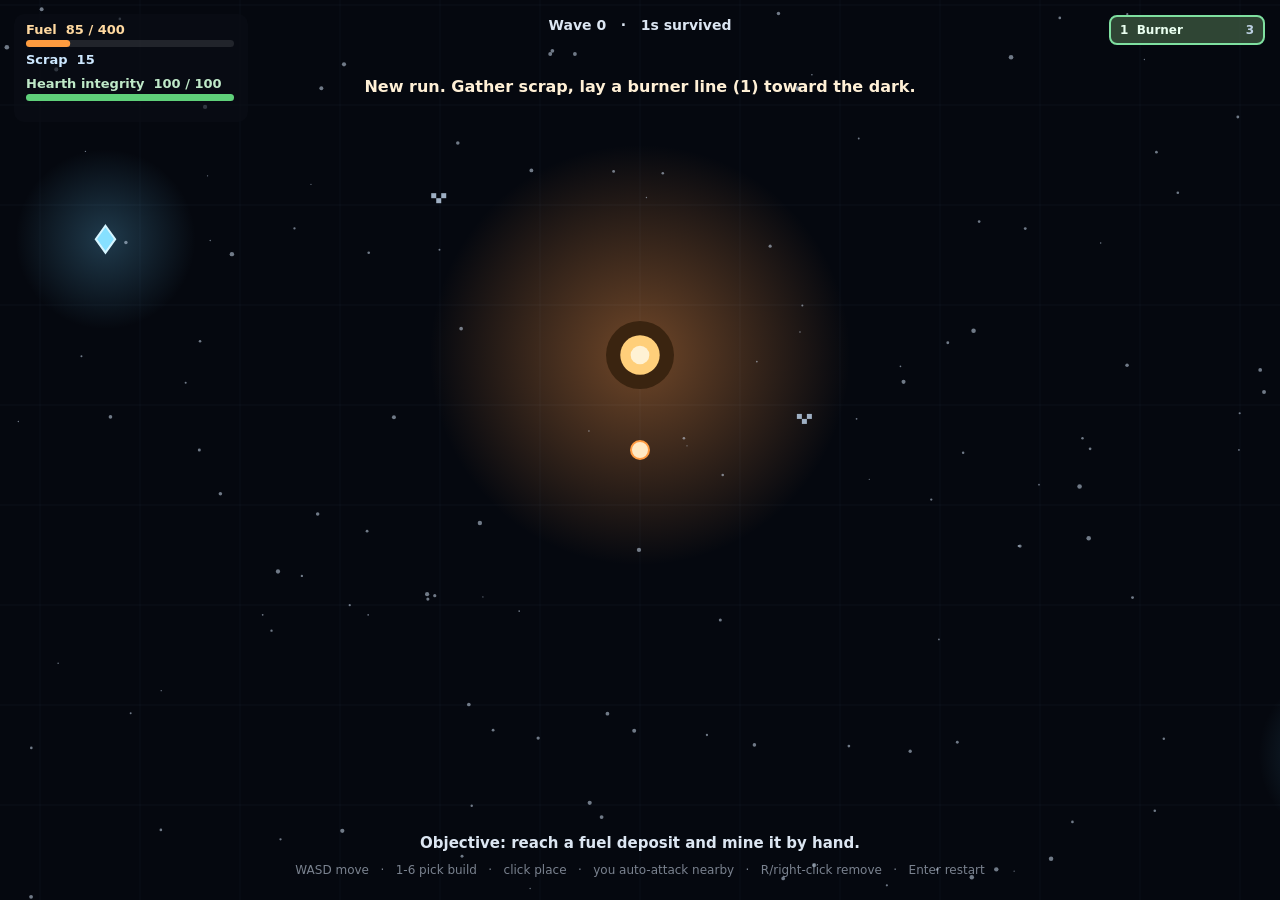
==== frostline/index.html @ 020fd880 "Add Frostline game at /frostline/ Co-Authored-By: Claude Opus 4.8 <noreply@anthropic.com>" ====
<!doctype html>
<html lang="en">
  <head>
    <meta charset="UTF-8" />
    <meta name="viewport" content="width=device-width, initial-scale=1.0" />
    <title>Frostline — prototype</title>
    <style>
      html, body { margin: 0; height: 100%; background: #05080f; overflow: hidden; }
      canvas { display: block; }
      body { font-family: ui-sans-serif, system-ui, -apple-system, "Segoe UI", Roboto, sans-serif; }
    </style>
    <script type="module" crossorigin src="/frostline/assets/index-D6Qxho7Y.js"></script>
  </head>
  <body>
    <canvas id="game"></canvas>
  </body>
</html>
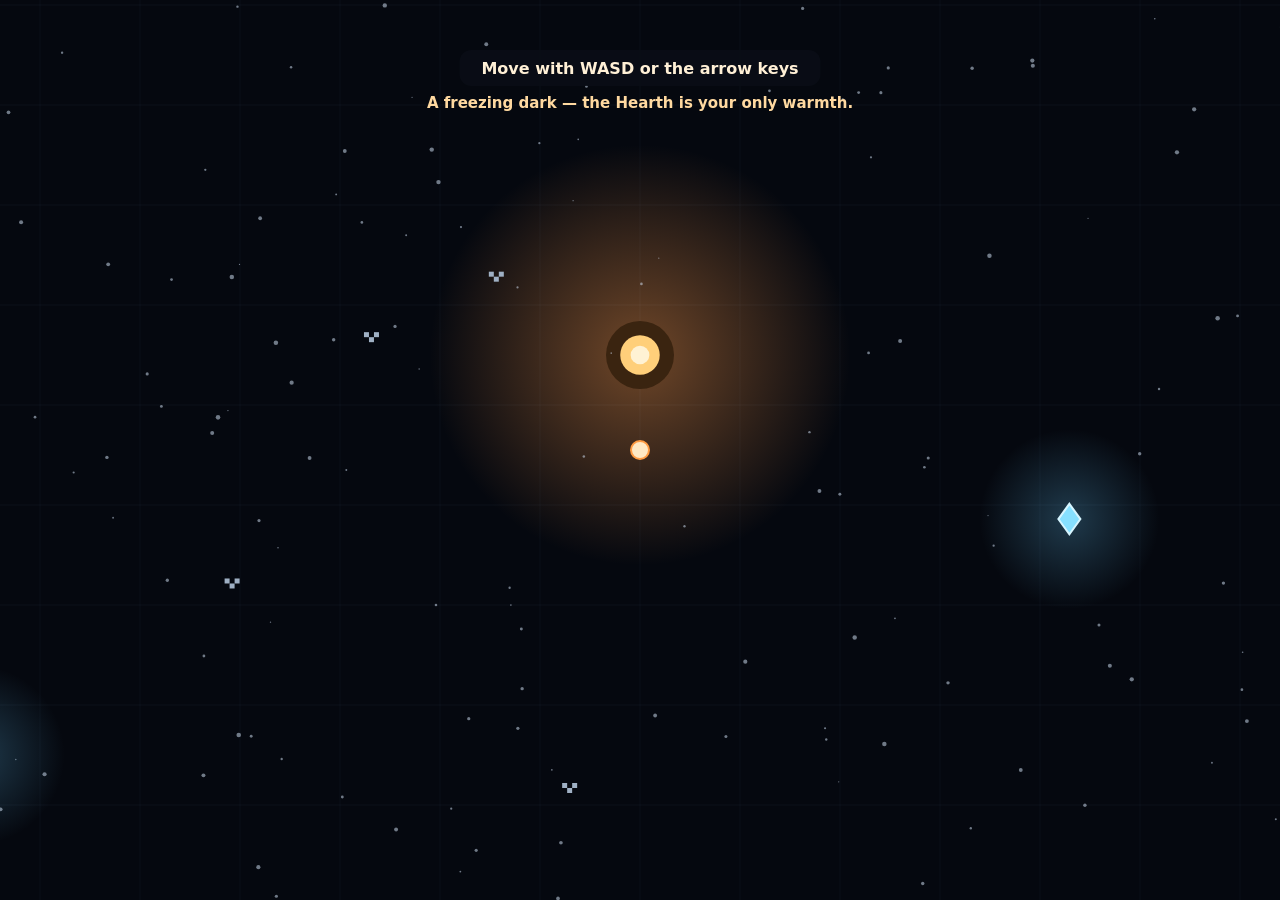
==== commit d7752619: "frostline: constrain burner placement to reach + require restart button - Burner ghost now pins to t" ====
--- a/frostline/index.html
+++ b/frostline/index.html
@@ -9,7 +9,7 @@
       canvas { display: block; }
       body { font-family: ui-sans-serif, system-ui, -apple-system, "Segoe UI", Roboto, sans-serif; }
     </style>
-    <script type="module" crossorigin src="/frostline/assets/index-D6Qxho7Y.js"></script>
+    <script type="module" crossorigin src="/frostline/assets/index-DAeHCmP3.js"></script>
   </head>
   <body>
     <canvas id="game"></canvas>
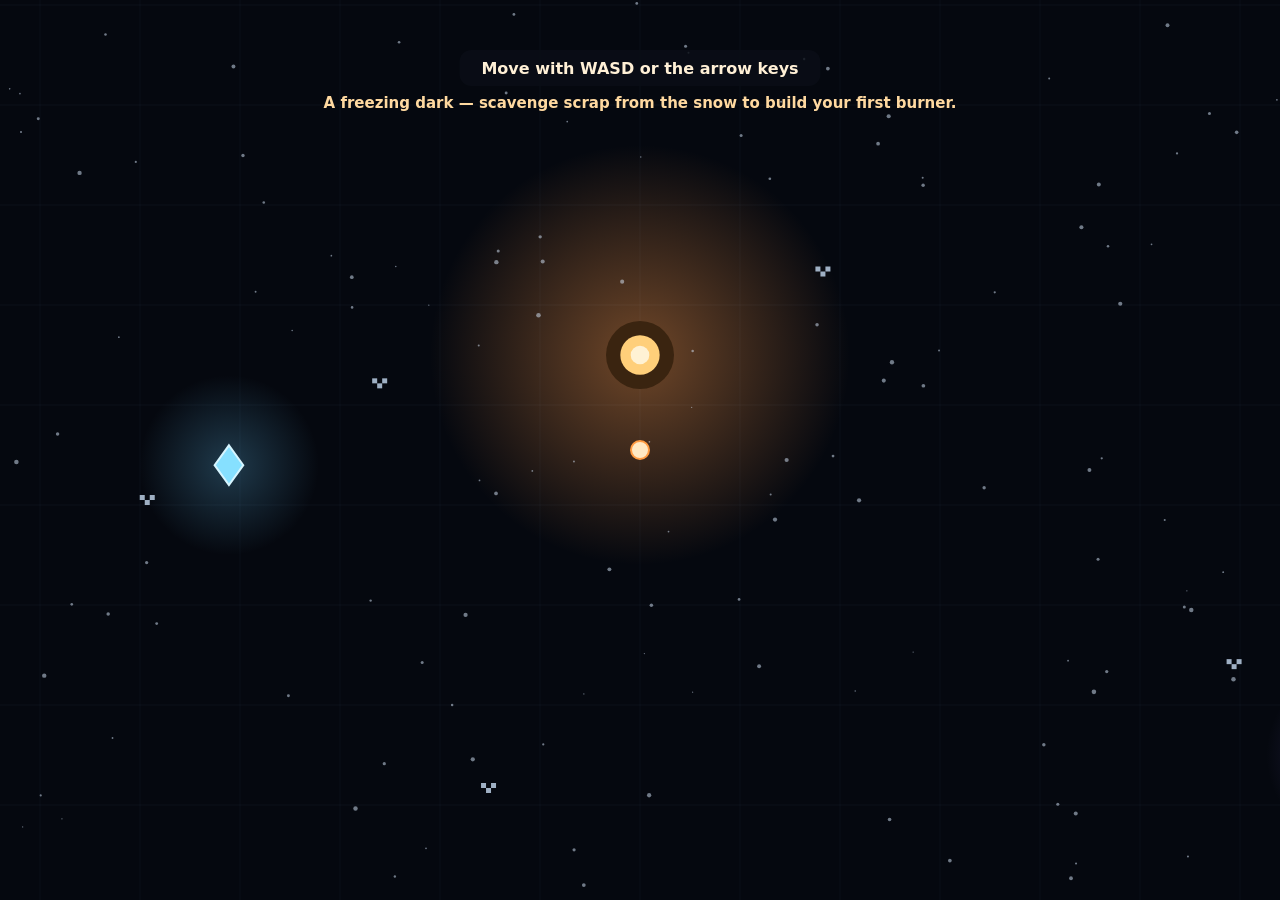
==== commit f3a0d20b: "frostline: richer deposits + replay shows torn-down nodes - Fuel/alloy deposits hold more (1300/2000" ====
--- a/frostline/index.html
+++ b/frostline/index.html
@@ -9,7 +9,7 @@
       canvas { display: block; }
       body { font-family: ui-sans-serif, system-ui, -apple-system, "Segoe UI", Roboto, sans-serif; }
     </style>
-    <script type="module" crossorigin src="/frostline/assets/index-DAeHCmP3.js"></script>
+    <script type="module" crossorigin src="/frostline/assets/index-cb_eZgzo.js"></script>
   </head>
   <body>
     <canvas id="game"></canvas>
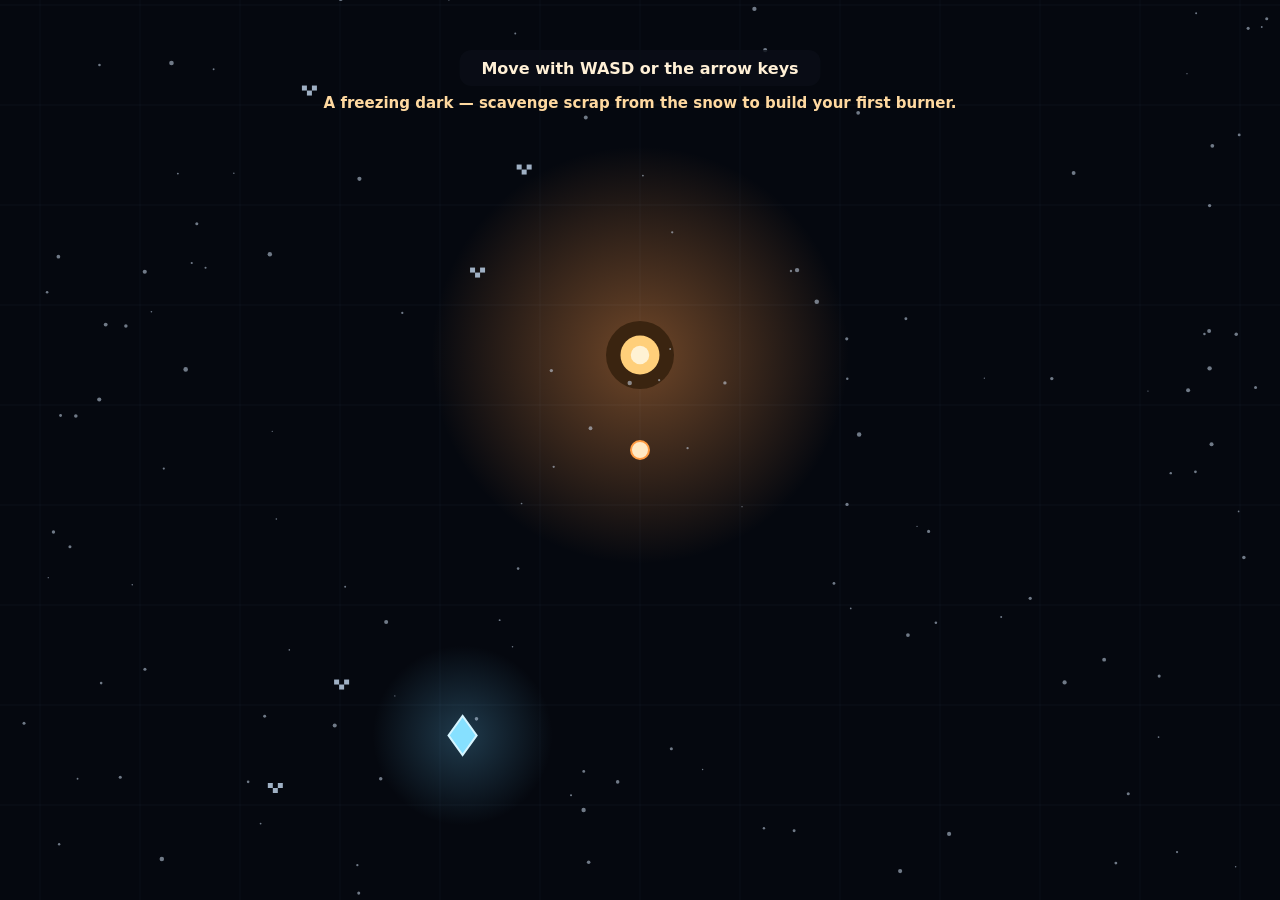
==== commit c7fa6842: "Deploy: frostline: desktop-only indicator on touch devices" ====
--- a/frostline/index.html
+++ b/frostline/index.html
@@ -8,10 +8,52 @@
       html, body { margin: 0; height: 100%; background: #05080f; overflow: hidden; }
       canvas { display: block; }
       body { font-family: ui-sans-serif, system-ui, -apple-system, "Segoe UI", Roboto, sans-serif; }
+
+      /* Frostline wants a mouse + keyboard. On touch devices, hide the canvas
+         and show a friendly "desktop only" notice instead of a broken game. */
+      .desktop-only-notice { display: none; }
+
+      @media (hover: none) and (pointer: coarse) {
+        #game { display: none; }
+        .desktop-only-notice {
+          display: flex;
+          position: fixed;
+          inset: 0;
+          align-items: center;
+          justify-content: center;
+          padding: 24px;
+          box-sizing: border-box;
+          background: radial-gradient(120% 120% at 50% 0%, #16335c 0%, #0a182f 55%, #05080f 100%);
+          color: #dce8ff;
+          text-align: center;
+        }
+        .desktop-only-notice .card { max-width: 340px; }
+        .desktop-only-notice .glyph { font-size: 3.2em; filter: drop-shadow(0 4px 12px rgba(0,0,0,0.5)); }
+        .desktop-only-notice h1 { font-size: 1.4em; margin: 16px 0 8px; color: #fff; }
+        .desktop-only-notice p { font-size: 0.95em; line-height: 1.5; color: #9fb0cc; margin: 0 0 22px; }
+        .desktop-only-notice a {
+          display: inline-block;
+          padding: 10px 18px;
+          font-size: 0.9em;
+          color: #dce8ff;
+          text-decoration: none;
+          border: 1px solid rgba(140, 190, 255, 0.45);
+          border-radius: 999px;
+          background: rgba(8, 18, 38, 0.6);
+        }
+      }
     </style>
     <script type="module" crossorigin src="/frostline/assets/index-cb_eZgzo.js"></script>
   </head>
   <body>
     <canvas id="game"></canvas>
+    <div class="desktop-only-notice">
+      <div class="card">
+        <div class="glyph" aria-hidden="true">❄</div>
+        <h1>Frostline is desktop-only</h1>
+        <p>This one needs a mouse and keyboard. Come back on a laptop or desktop to build the warm line.</p>
+        <a href="/games/">&larr; Back to the arcade</a>
+      </div>
+    </div>
   </body>
 </html>
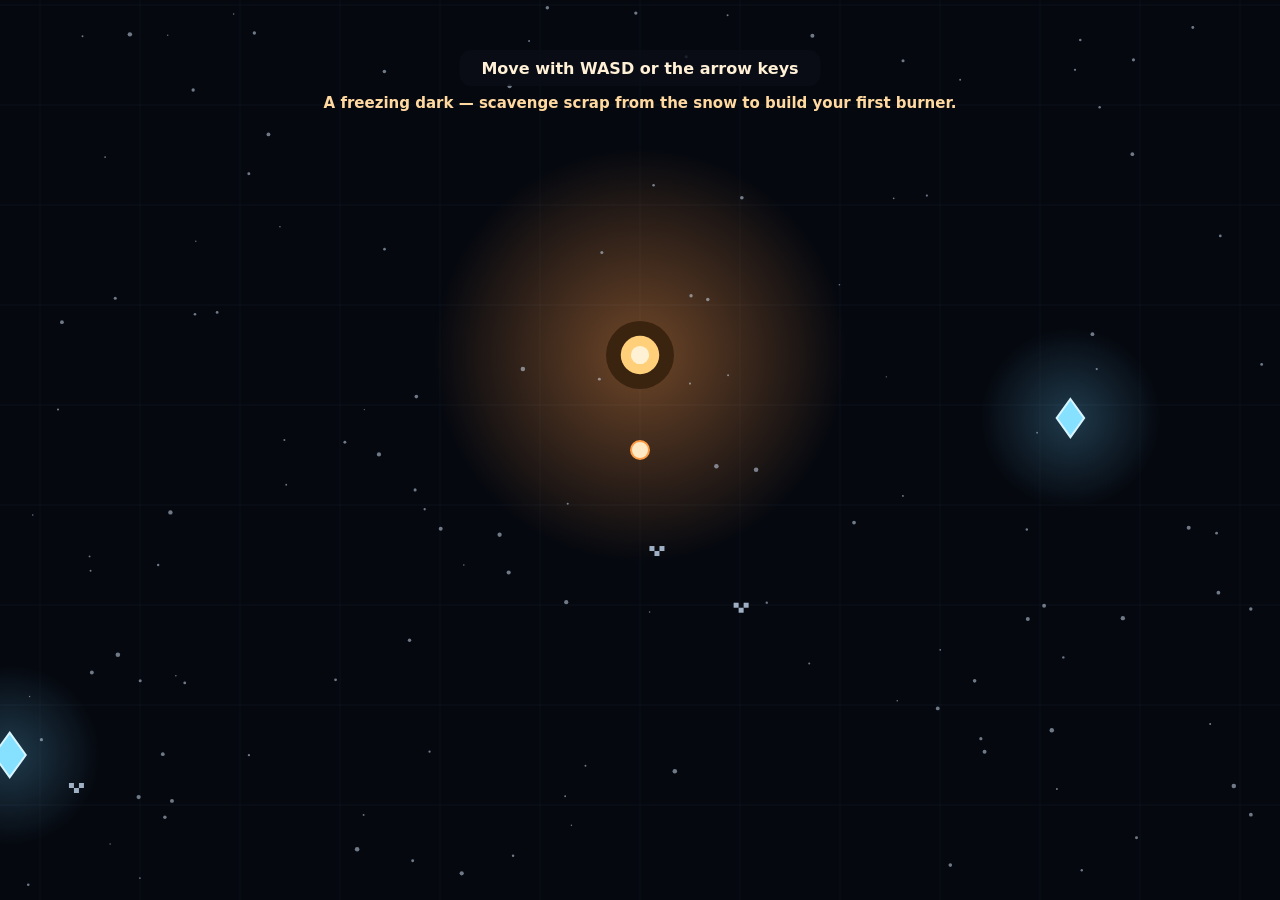
==== commit 05e48d06: "Deploy: managing up: briefcase favicon; drop daily seed for fresh random runs (resume in-progress on" ====
--- a/frostline/index.html
+++ b/frostline/index.html
@@ -8,52 +8,10 @@
       html, body { margin: 0; height: 100%; background: #05080f; overflow: hidden; }
       canvas { display: block; }
       body { font-family: ui-sans-serif, system-ui, -apple-system, "Segoe UI", Roboto, sans-serif; }
-
-      /* Frostline wants a mouse + keyboard. On touch devices, hide the canvas
-         and show a friendly "desktop only" notice instead of a broken game. */
-      .desktop-only-notice { display: none; }
-
-      @media (hover: none) and (pointer: coarse) {
-        #game { display: none; }
-        .desktop-only-notice {
-          display: flex;
-          position: fixed;
-          inset: 0;
-          align-items: center;
-          justify-content: center;
-          padding: 24px;
-          box-sizing: border-box;
-          background: radial-gradient(120% 120% at 50% 0%, #16335c 0%, #0a182f 55%, #05080f 100%);
-          color: #dce8ff;
-          text-align: center;
-        }
-        .desktop-only-notice .card { max-width: 340px; }
-        .desktop-only-notice .glyph { font-size: 3.2em; filter: drop-shadow(0 4px 12px rgba(0,0,0,0.5)); }
-        .desktop-only-notice h1 { font-size: 1.4em; margin: 16px 0 8px; color: #fff; }
-        .desktop-only-notice p { font-size: 0.95em; line-height: 1.5; color: #9fb0cc; margin: 0 0 22px; }
-        .desktop-only-notice a {
-          display: inline-block;
-          padding: 10px 18px;
-          font-size: 0.9em;
-          color: #dce8ff;
-          text-decoration: none;
-          border: 1px solid rgba(140, 190, 255, 0.45);
-          border-radius: 999px;
-          background: rgba(8, 18, 38, 0.6);
-        }
-      }
     </style>
     <script type="module" crossorigin src="/frostline/assets/index-cb_eZgzo.js"></script>
   </head>
   <body>
     <canvas id="game"></canvas>
-    <div class="desktop-only-notice">
-      <div class="card">
-        <div class="glyph" aria-hidden="true">❄</div>
-        <h1>Frostline is desktop-only</h1>
-        <p>This one needs a mouse and keyboard. Come back on a laptop or desktop to build the warm line.</p>
-        <a href="/games/">&larr; Back to the arcade</a>
-      </div>
-    </div>
   </body>
 </html>
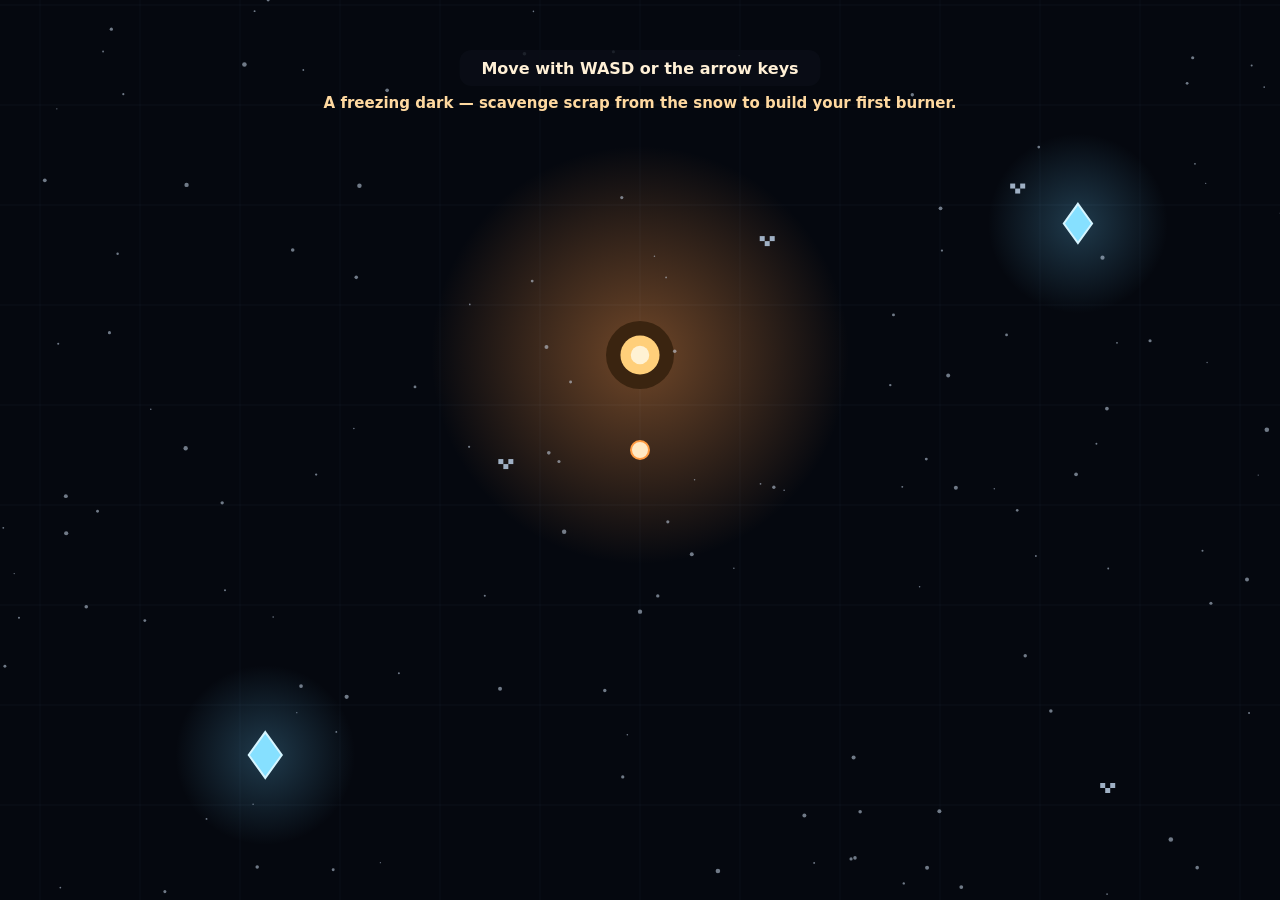
==== commit eb1c2b92: "Deploy: arcade: unify to one source; restore Frostline desktop-only; add missing cards" ====
--- a/frostline/index.html
+++ b/frostline/index.html
@@ -8,10 +8,52 @@
       html, body { margin: 0; height: 100%; background: #05080f; overflow: hidden; }
       canvas { display: block; }
       body { font-family: ui-sans-serif, system-ui, -apple-system, "Segoe UI", Roboto, sans-serif; }
+
+      /* Frostline wants a mouse + keyboard. On touch devices, hide the canvas
+         and show a friendly "desktop only" notice instead of a broken game. */
+      .desktop-only-notice { display: none; }
+
+      @media (hover: none) and (pointer: coarse) {
+        #game { display: none; }
+        .desktop-only-notice {
+          display: flex;
+          position: fixed;
+          inset: 0;
+          align-items: center;
+          justify-content: center;
+          padding: 24px;
+          box-sizing: border-box;
+          background: radial-gradient(120% 120% at 50% 0%, #16335c 0%, #0a182f 55%, #05080f 100%);
+          color: #dce8ff;
+          text-align: center;
+        }
+        .desktop-only-notice .card { max-width: 340px; }
+        .desktop-only-notice .glyph { font-size: 3.2em; filter: drop-shadow(0 4px 12px rgba(0,0,0,0.5)); }
+        .desktop-only-notice h1 { font-size: 1.4em; margin: 16px 0 8px; color: #fff; }
+        .desktop-only-notice p { font-size: 0.95em; line-height: 1.5; color: #9fb0cc; margin: 0 0 22px; }
+        .desktop-only-notice a {
+          display: inline-block;
+          padding: 10px 18px;
+          font-size: 0.9em;
+          color: #dce8ff;
+          text-decoration: none;
+          border: 1px solid rgba(140, 190, 255, 0.45);
+          border-radius: 999px;
+          background: rgba(8, 18, 38, 0.6);
+        }
+      }
     </style>
     <script type="module" crossorigin src="/frostline/assets/index-cb_eZgzo.js"></script>
   </head>
   <body>
     <canvas id="game"></canvas>
+    <div class="desktop-only-notice">
+      <div class="card">
+        <div class="glyph" aria-hidden="true">❄</div>
+        <h1>Frostline is desktop-only</h1>
+        <p>This one needs a mouse and keyboard. Come back on a laptop or desktop to build the warm line.</p>
+        <a href="/games/">&larr; Back to the arcade</a>
+      </div>
+    </div>
   </body>
 </html>
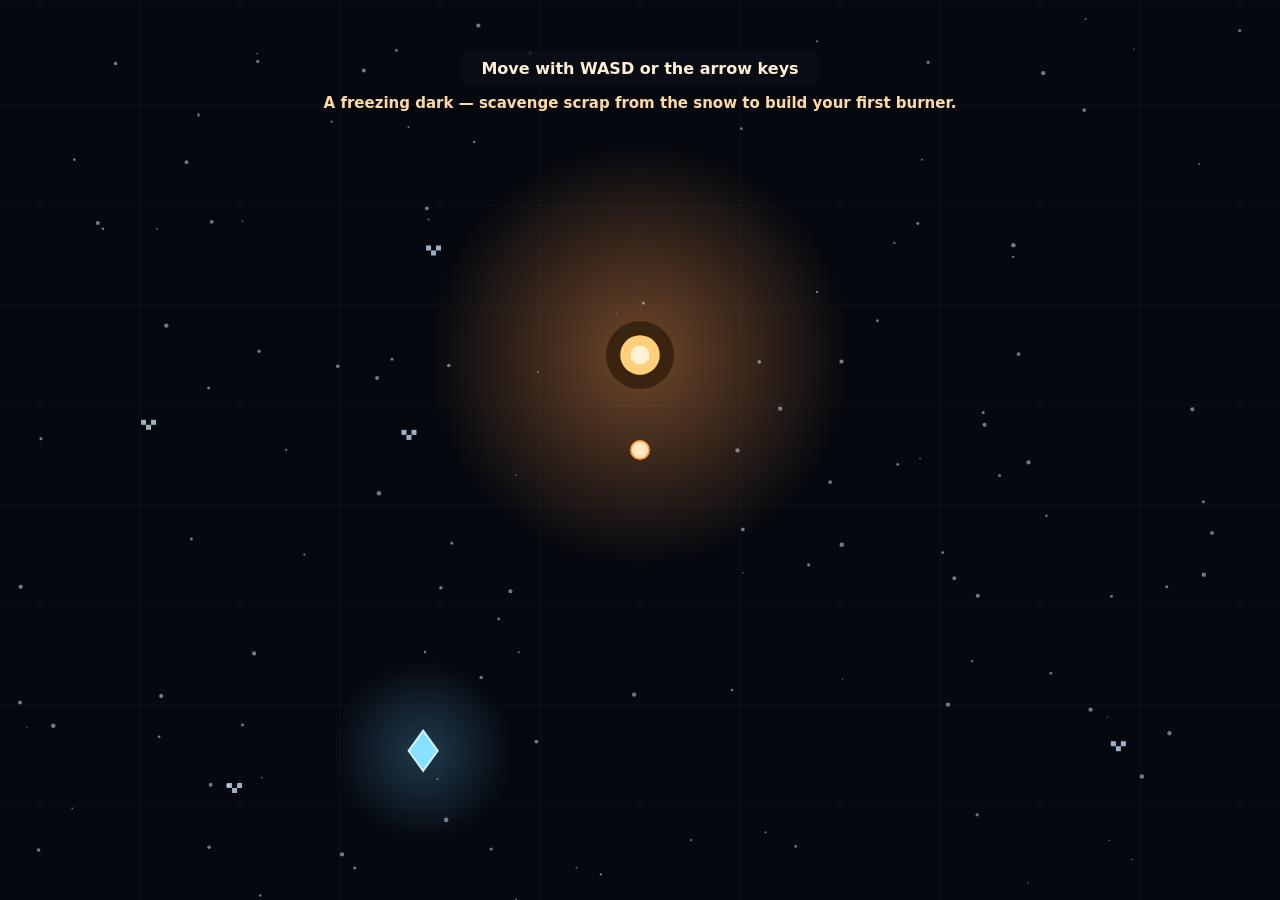
==== commit 598aee25: "Deploy: capone: first deploy to the arcade" ====
--- a/frostline/index.html
+++ b/frostline/index.html
@@ -8,52 +8,10 @@
       html, body { margin: 0; height: 100%; background: #05080f; overflow: hidden; }
       canvas { display: block; }
       body { font-family: ui-sans-serif, system-ui, -apple-system, "Segoe UI", Roboto, sans-serif; }
-
-      /* Frostline wants a mouse + keyboard. On touch devices, hide the canvas
-         and show a friendly "desktop only" notice instead of a broken game. */
-      .desktop-only-notice { display: none; }
-
-      @media (hover: none) and (pointer: coarse) {
-        #game { display: none; }
-        .desktop-only-notice {
-          display: flex;
-          position: fixed;
-          inset: 0;
-          align-items: center;
-          justify-content: center;
-          padding: 24px;
-          box-sizing: border-box;
-          background: radial-gradient(120% 120% at 50% 0%, #16335c 0%, #0a182f 55%, #05080f 100%);
-          color: #dce8ff;
-          text-align: center;
-        }
-        .desktop-only-notice .card { max-width: 340px; }
-        .desktop-only-notice .glyph { font-size: 3.2em; filter: drop-shadow(0 4px 12px rgba(0,0,0,0.5)); }
-        .desktop-only-notice h1 { font-size: 1.4em; margin: 16px 0 8px; color: #fff; }
-        .desktop-only-notice p { font-size: 0.95em; line-height: 1.5; color: #9fb0cc; margin: 0 0 22px; }
-        .desktop-only-notice a {
-          display: inline-block;
-          padding: 10px 18px;
-          font-size: 0.9em;
-          color: #dce8ff;
-          text-decoration: none;
-          border: 1px solid rgba(140, 190, 255, 0.45);
-          border-radius: 999px;
-          background: rgba(8, 18, 38, 0.6);
-        }
-      }
     </style>
     <script type="module" crossorigin src="/frostline/assets/index-cb_eZgzo.js"></script>
   </head>
   <body>
     <canvas id="game"></canvas>
-    <div class="desktop-only-notice">
-      <div class="card">
-        <div class="glyph" aria-hidden="true">❄</div>
-        <h1>Frostline is desktop-only</h1>
-        <p>This one needs a mouse and keyboard. Come back on a laptop or desktop to build the warm line.</p>
-        <a href="/games/">&larr; Back to the arcade</a>
-      </div>
-    </div>
   </body>
 </html>
